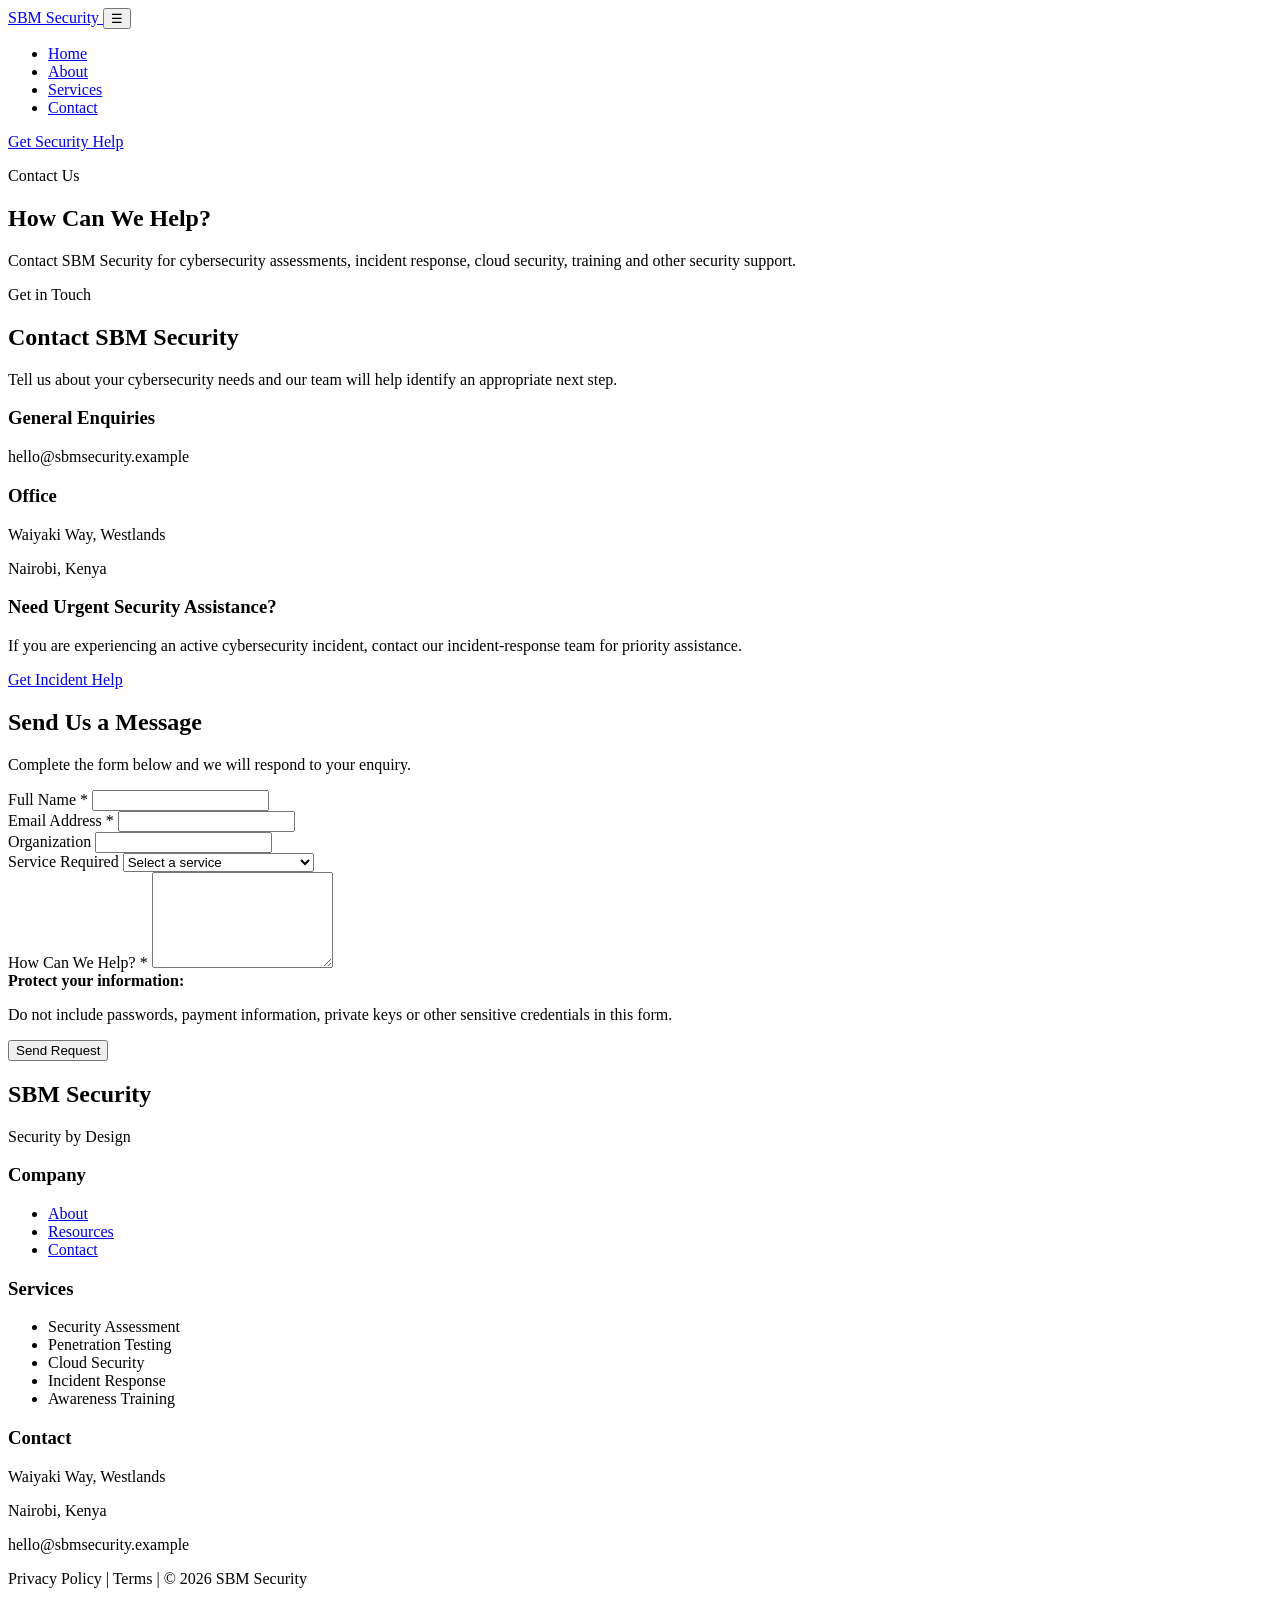
==== contact.html @ cd978389 "Add contact.html for user inquiries and support" ====
<!DOCTYPE html>
<html lang="en">
<head>
    <meta charset="UTF-8">
    <meta name="viewport" content="width=device-width, initial-scale=1.0">
    <title>Contact | SBM Security</title>
    <link rel="stylesheet" href="css/style.css">

</head>
<body>

    <header class="site-header">

        <nav class="navbar">

            <a href="index.html" class="logo">
                SBM Security
            </a>

            <button class="menu-toggle" type="button">
                ☰
            </button>

            <ul class="nav-links">
                <li><a href="index.html">Home</a></li>
                <li><a href="about.html">About</a></li>
                <li><a href="services.html">Services</a></li>
                <li><a href="contact.html" class="active">Contact</a></li>
            </ul>

            <a href="contact.html" class="nav-cta">
                Get Security Help
            </a>

        </nav>

    </header>

    <main>
        <section class="page-hero">
        
            <div class="page-hero-content">
        
                <p class="eyebrow">
                    Contact Us
                </p>
        
                <h1>
                    How Can We Help?
                </h1>
        
                <p>
                    Contact SBM Security for cybersecurity assessments,
                    incident response, cloud security, training and other
                    security support.
                </p>
        
            </div>
        
        </section>

        <section class="contact-section">
        
            <div class="contact-layout">
        
                <div class="contact-info">
        
                    <p class="eyebrow">
                        Get in Touch
                    </p>
        
                    <h2>
                        Contact SBM Security
                    </h2>
        
                    <p>
                        Tell us about your cybersecurity needs and our team
                        will help identify an appropriate next step.
                    </p>
        
                    <div class="contact-detail">
        
                        <h3>General Enquiries</h3>
        
                        <p>
                            hello@sbmsecurity.example
                        </p>
        
                    </div>
        
                    <div class="contact-detail">
        
                        <h3>Office</h3>
        
                        <p>
                            Waiyaki Way, Westlands
                        </p>
                        <p>
                            Nairobi, Kenya
                        </p>
        
                    </div>
        
                    <div class="incident-box">
        
                        <h3>
                            Need Urgent Security Assistance?
                        </h3>
        
                        <p>
                            If you are experiencing an active cybersecurity
                            incident, contact our incident-response team for
                            priority assistance.
                        </p>
        
                        <a href="mailto:incident@sbmsecurity.example" class="btn btn-primary">
                            Get Incident Help
                        </a>
        
                    </div>
        
                </div>
        
                <div class="contact-form-wrapper">
        
                    <h2>
                        Send Us a Message
                    </h2>
        
                    <p class="form-intro">
                        Complete the form below and we will respond to your enquiry.
                    </p>
        
                    <form action="#" method="post">
        
                        <div class="form-group">
        
                            <label for="full-name">
                                Full Name *
                            </label>
        
                            <input type="text" id="full-name" name="full-name" autocomplete="name" required>
        
                        </div>
        
                        <div class="form-group">
        
                            <label for="email">
                                Email Address *
                            </label>
        
                            <input type="email" id="email" name="email" autocomplete="email" required>
        
                        </div>
        
                        <div class="form-group">
        
                            <label for="organization">
                                Organization
                            </label>
        
                            <input type="text" id="organization" name="organization" autocomplete="organization">
        
                        </div>
        
                        <div class="form-group">
        
                            <label for="service">
                                Service Required
                            </label>
        
                            <select id="service" name="service">
        
                                <option value="">
                                    Select a service
                                </option>
        
                                <option value="vulnerability-assessment">
                                    Vulnerability Assessment
                                </option>
        
                                <option value="penetration-testing">
                                    Penetration Testing
                                </option>
        
                                <option value="risk-assessment">
                                    Security Risk Assessment
                                </option>
        
                                <option value="incident-response">
                                    Incident Response
                                </option>
        
                                <option value="cloud-security">
                                    Cloud Security
                                </option>
        
                                <option value="security-training">
                                    Security Awareness Training
                                </option>
        
                            </select>
        
                        </div>
        
                        <div class="form-group">
        
                            <label for="message">
                                How Can We Help? *
                            </label>
        
                            <textarea id="message" name="message" rows="6" required></textarea>
        
                        </div>
        
                        <div class="privacy-notice">
        
                            <strong>
                                Protect your information:
                            </strong>
        
                            <p>
                                Do not include passwords, payment information,
                                private keys or other sensitive credentials in
                                this form.
                            </p>
        
                        </div>
        
                        <button type="submit" class="btn btn-primary">
                            Send Request
                        </button>
        
                    </form>
        
                </div>
            </div>
        </section>

    </main>

    <footer class="site-footer">
    
        <div class="footer-grid">
    
            <div>
    
                <h2 class="footer-logo">
                    SBM Security
                </h2>
    
                <p>
                    Security by Design
                </p>
    
            </div>
    
            <div>
    
                <h3>Company</h3>
    
                <ul>
                    <li><a href="about.html">About</a></li>
                    <li><a href="services.html">Resources</a></li>
                    <li><a href="contact.html">Contact</a></li>
                </ul>
    
            </div>
    
            <div>
    
                <h3>Services</h3>
    
                <ul>
                    <li>Security Assessment</li>
                    <li>Penetration Testing</li>
                    <li>Cloud Security</li>
                    <li>Incident Response</li>
                    <li>Awareness Training</li>
                </ul>
    
            </div>
    
            <div>
    
                <h3>Contact</h3>
    
                <p>Waiyaki Way, Westlands</p>
                <p>Nairobi, Kenya</p>
    
                <p>
                    hello@sbmsecurity.example
                </p>
    
            </div>
    
        </div>
    
        <div class="footer-bottom">
    
            <p>
                Privacy Policy | Terms |
                &copy; 2026 SBM Security
            </p>
    
        </div>
    
    </footer>


</body>
</html>
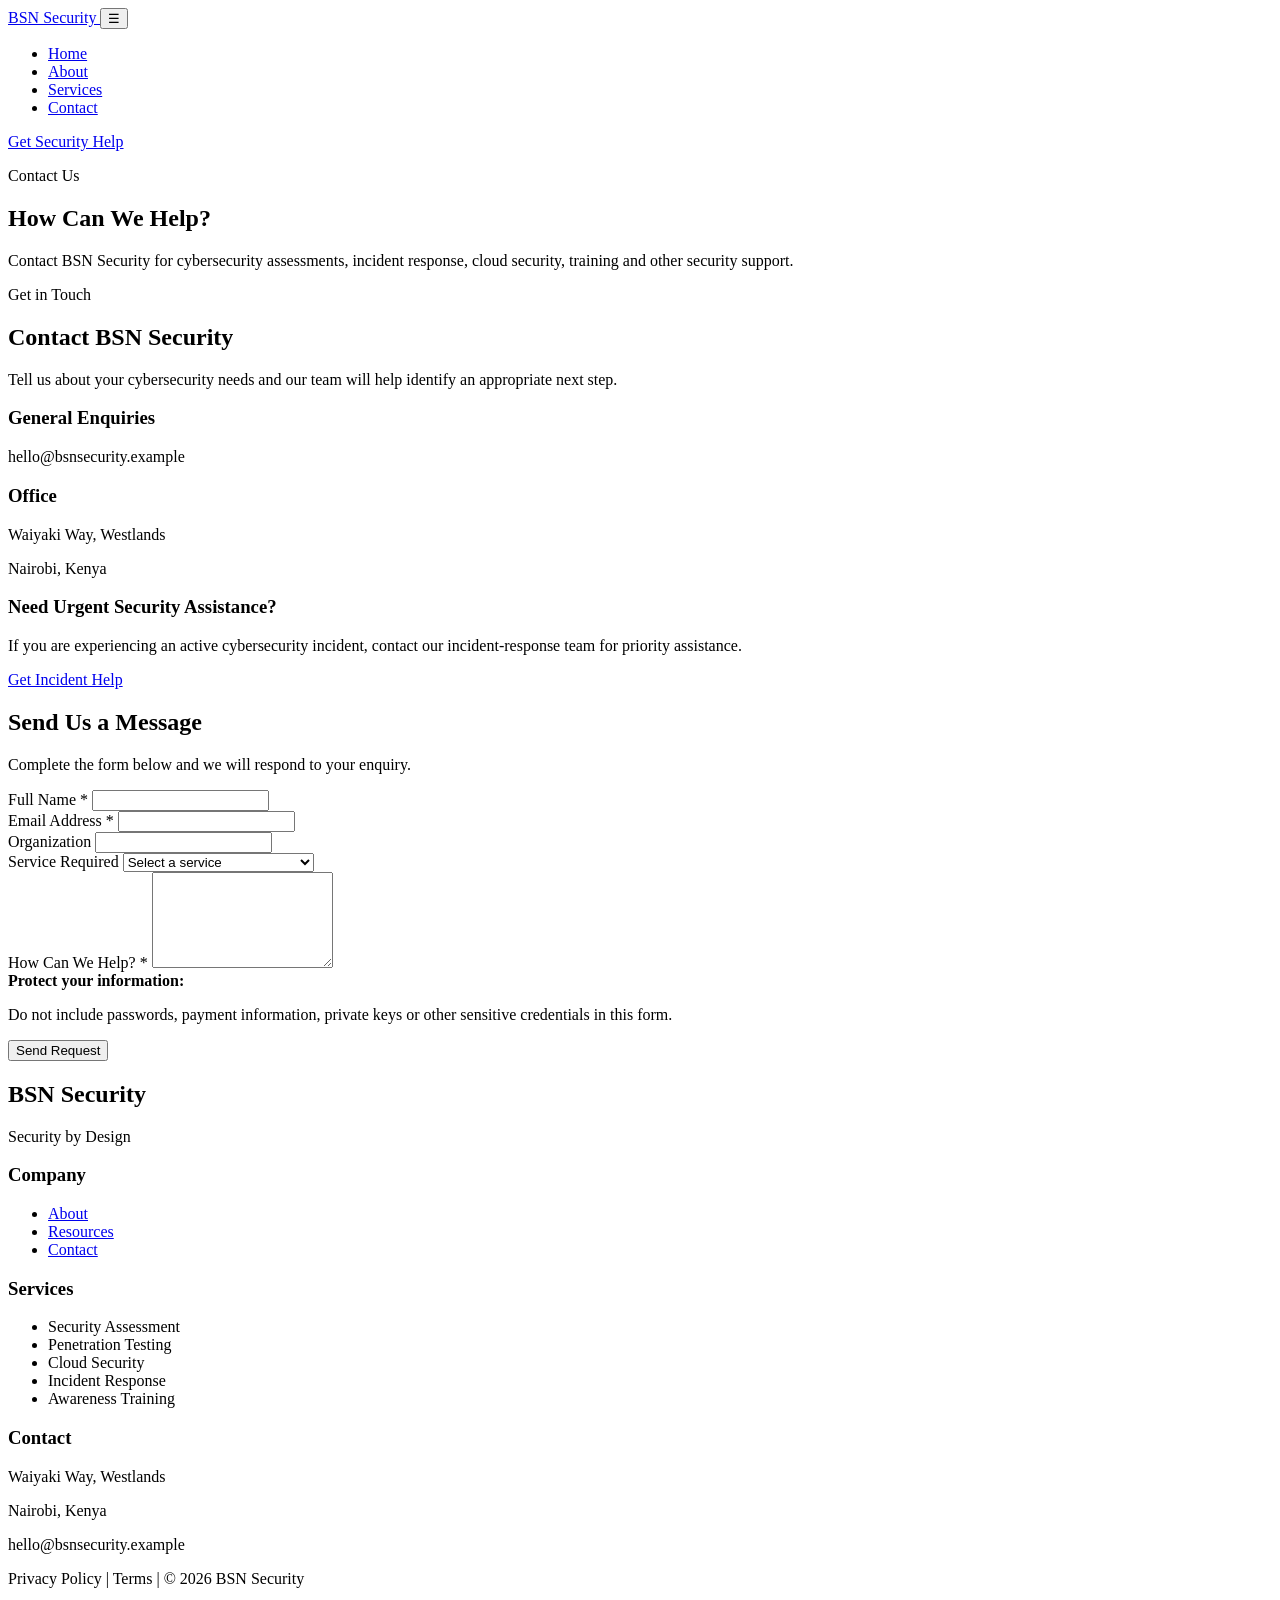
==== commit 0c1dc5fc: "update contact page html" ====
--- a/contact.html
+++ b/contact.html
@@ -3,7 +3,7 @@
 <head>
     <meta charset="UTF-8">
     <meta name="viewport" content="width=device-width, initial-scale=1.0">
-    <title>Contact | SBM Security</title>
+    <title>Contact | BSN Security</title>
     <link rel="stylesheet" href="css/style.css">
 
 </head>
@@ -14,7 +14,7 @@
         <nav class="navbar">
 
             <a href="index.html" class="logo">
-                SBM Security
+                BSN Security
             </a>
 
             <button class="menu-toggle" type="button">
@@ -50,7 +50,7 @@
                 </h1>
         
                 <p>
-                    Contact SBM Security for cybersecurity assessments,
+                    Contact BSN Security for cybersecurity assessments,
                     incident response, cloud security, training and other
                     security support.
                 </p>
@@ -70,7 +70,7 @@
                     </p>
         
                     <h2>
-                        Contact SBM Security
+                        Contact BSN Security
                     </h2>
         
                     <p>
@@ -83,7 +83,7 @@
                         <h3>General Enquiries</h3>
         
                         <p>
-                            hello@sbmsecurity.example
+                            hello@bsnsecurity.example
                         </p>
         
                     </div>
@@ -113,7 +113,7 @@
                             priority assistance.
                         </p>
         
-                        <a href="mailto:incident@sbmsecurity.example" class="btn btn-primary">
+                        <a href="mailto:incident@bsnsecurity.example" class="btn btn-primary">
                             Get Incident Help
                         </a>
         
@@ -246,7 +246,7 @@
             <div>
     
                 <h2 class="footer-logo">
-                    SBM Security
+                    BSN Security
                 </h2>
     
                 <p>
@@ -289,7 +289,7 @@
                 <p>Nairobi, Kenya</p>
     
                 <p>
-                    hello@sbmsecurity.example
+                    hello@bsnsecurity.example
                 </p>
     
             </div>
@@ -300,7 +300,7 @@
     
             <p>
                 Privacy Policy | Terms |
-                &copy; 2026 SBM Security
+                &copy; 2026 BSN Security
             </p>
     
         </div>
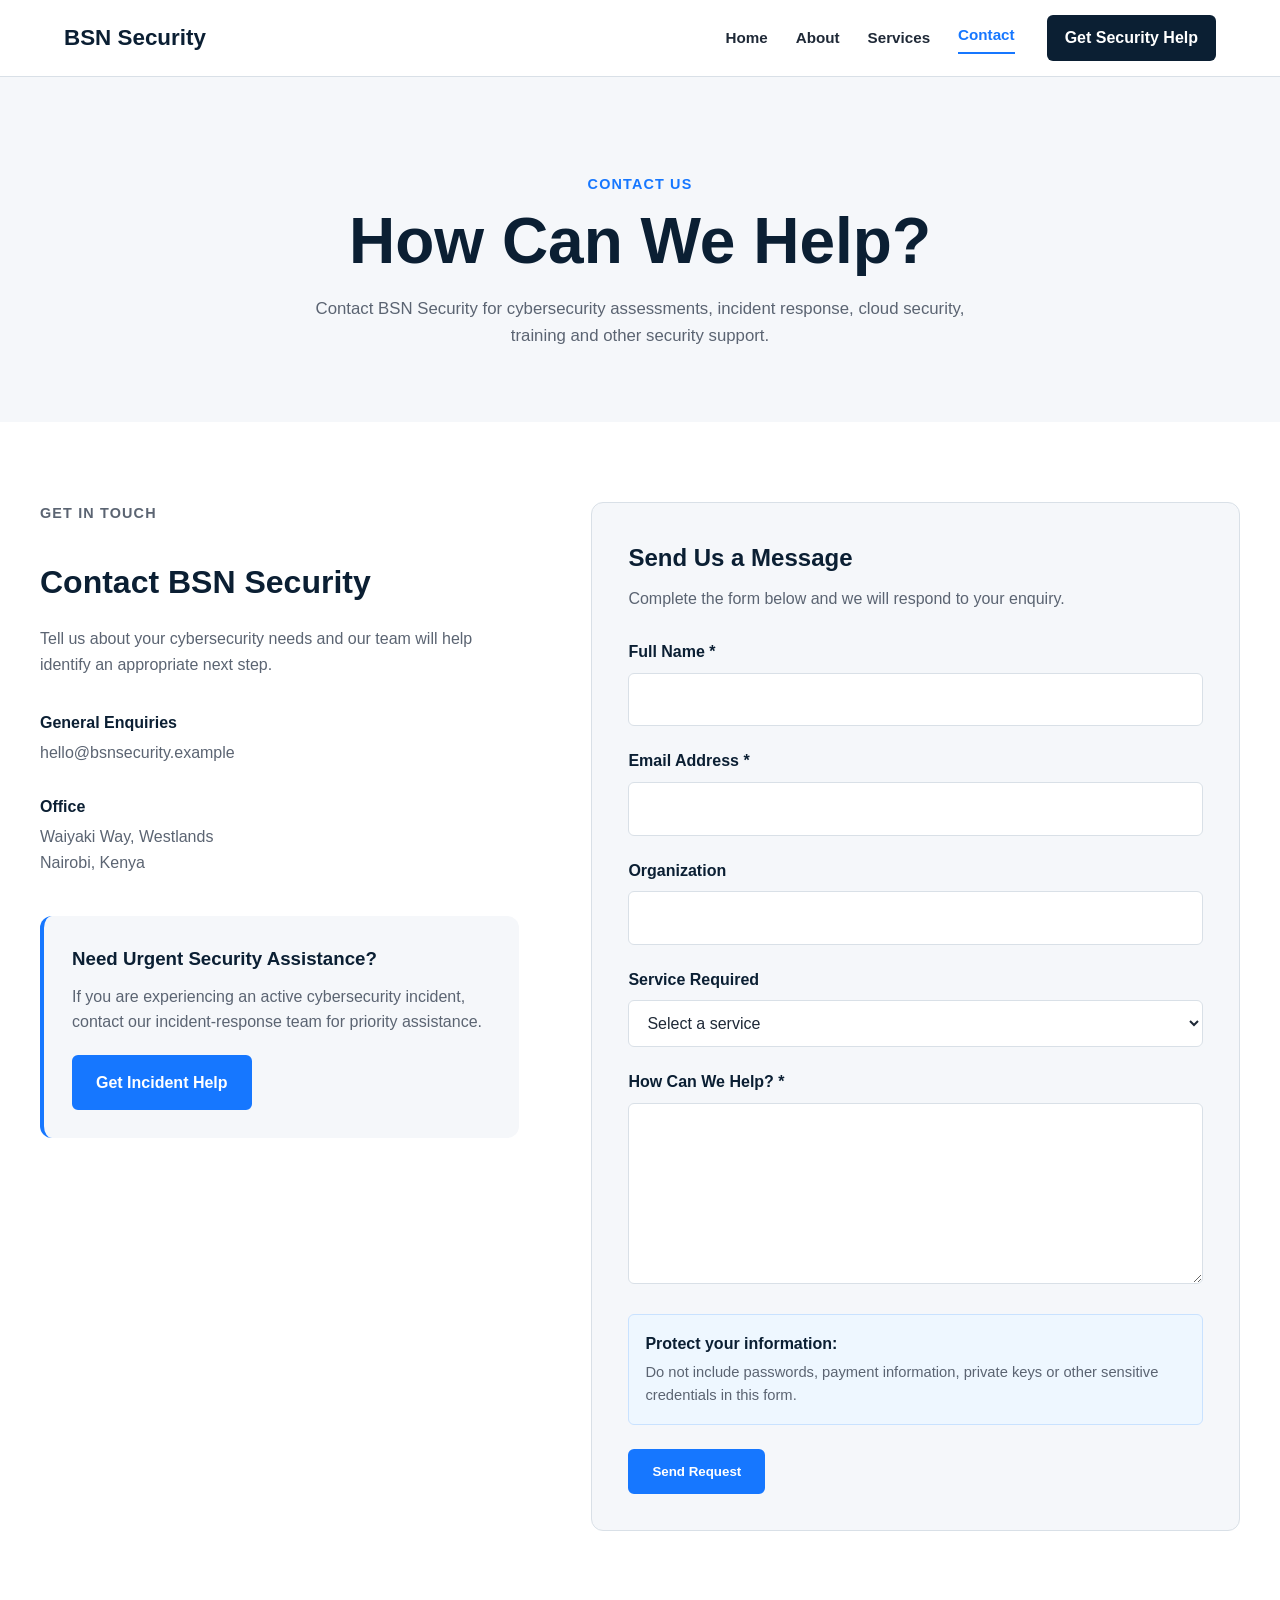
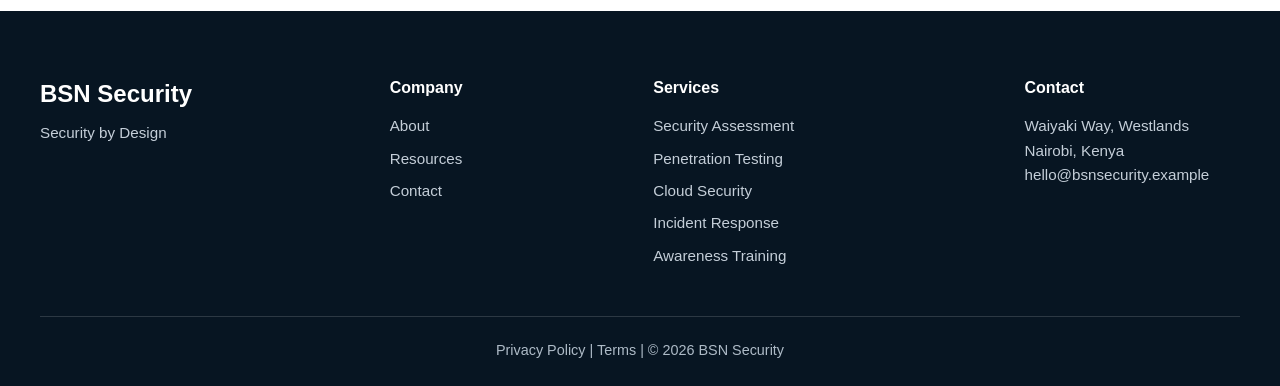
==== commit 13e57b28: "Fix stylesheet link in contact.html" ====
--- a/contact.html
+++ b/contact.html
@@ -4,7 +4,7 @@
     <meta charset="UTF-8">
     <meta name="viewport" content="width=device-width, initial-scale=1.0">
     <title>Contact | BSN Security</title>
-    <link rel="stylesheet" href="css/style.css">
+    <link rel="stylesheet" href="style.css">
 
 </head>
 <body>
--- a/style.css
+++ b/style.css
@@ -0,0 +1,944 @@
+/*reusable design variables*/
+:root {
+    --color-primary: #0b1f33;
+    --color-brand: #1677ff;
+    --color-accent: #22c7d6;
+
+    --color-text: #1f2937;
+    --color-muted: #5b6472;
+
+    --color-light: #f5f7fa;
+    --color-white: #ffffff;
+    --color-border: #d9e0e7;
+
+    --max-width: 1200px;
+
+    --radius-small: 6px;
+    --radius-medium: 12px;
+
+    --shadow-soft: 0 8px 24px rgba(0, 0, 0, 0.08);
+}
+
+/*reset default settings*/
+* {
+    margin: 0;
+    padding: 0;
+    box-sizing: border-box;
+}
+
+html {
+    scroll-behavior: smooth;
+}
+
+body {
+    font-family: Arial, sans-serif;
+    line-height: 1.6;
+    color: #1f2937;
+    background-color: #ffffff;
+}
+
+img {
+    max-width: 100%;
+    display: block;
+}
+
+a {
+    text-decoration: none;
+    color: inherit;
+}
+
+ul {
+    list-style: none;
+}
+
+/*sections width and spacing*/
+section {
+    padding: 80px 24px;
+}
+
+.section-heading {
+    max-width: 700px;
+    margin: 0 auto 48px;
+    text-align: center;
+}
+
+.section-heading h2 {
+    font-size: 2rem;
+    line-height: 1.2;
+    margin-bottom: 16px;
+    color: var(--color-primary);
+}
+
+.section-heading p {
+    color: var(--color-muted);
+}
+
+.eyebrow {
+    margin-bottom: 10px;
+    color: var(--color-brand);
+    font-size: 0.9rem;
+    font-weight: 700;
+    letter-spacing: 0.08em;
+    text-transform: uppercase;
+}
+
+/*style the header*/
+.site-header {
+    background-color: var(--color-white);
+    border-bottom: 1px solid var(--color-border);
+    position: sticky;
+    top: 0;
+    z-index: 1000;
+}
+
+.navbar {
+    max-width: var(--max-width);
+    margin: 0 auto;
+    min-height: 76px;
+    padding: 0 24px;
+
+    display: flex;
+    align-items: center;
+    justify-content: space-between;
+    gap: 32px;
+}
+
+.logo {
+    color: var(--color-primary);
+    font-size: 1.4rem;
+    font-weight: 800;
+}
+
+.nav-links {
+    display: flex;
+    align-items: center;
+    gap: 28px;
+    margin-left: auto;
+}
+
+.nav-links a {
+    font-size: 0.95rem;
+    font-weight: 600;
+    color: var(--color-text);
+    transition: color 0.2s ease;
+}
+
+.nav-links a:hover,
+.nav-links a:focus {
+    color: var(--color-brand);
+}
+
+.nav-cta {
+    padding: 10px 18px;
+    border-radius: var(--radius-small);
+    background-color: var(--color-primary);
+    color: var(--color-white);
+    font-weight: 700;
+    transition: background-color 0.2s ease,
+                transform 0.2s ease;
+}
+
+.nav-cta:hover,
+.nav-cta:focus {
+    background-color: var(--color-brand);
+    transform: translateY(-1px);
+}
+
+/*style buttons*/
+.btn {
+    display: inline-block;
+    padding: 13px 22px;
+    border-radius: var(--radius-small);
+    font-weight: 700;
+    transition: background-color 0.2s ease,
+                color 0.2s ease,
+                border-color 0.2s ease,
+                transform 0.2s ease;
+}
+
+.btn:hover,
+.btn:focus {
+    transform: translateY(-2px);
+}
+
+.btn-primary {
+    background-color: var(--color-brand);
+    color: var(--color-white);
+    border: 2px solid var(--color-brand);
+}
+
+.btn-primary:hover,
+.btn-primary:focus {
+    background-color: #0d63dc;
+    border-color: #0d63dc;
+}
+
+.btn-secondary {
+    background-color: transparent;
+    color: var(--color-primary);
+    border: 2px solid var(--color-primary);
+}
+
+.btn-secondary:hover,
+.btn-secondary:focus {
+    background-color: var(--color-primary);
+    color: var(--color-white);
+}
+
+.btn-light {
+    background-color: var(--color-white);
+    color: var(--color-primary);
+    border: 2px solid var(--color-white);
+}
+
+.btn-light:hover,
+.btn-light:focus {
+    background-color: transparent;
+    color: var(--color-white);
+}
+
+/*stype hero section*/
+.hero {
+    max-width: var(--max-width);
+    margin: 0 auto;
+    min-height: 620px;
+
+    display: grid;
+    grid-template-columns: 1.1fr 0.9fr;
+    align-items: center;
+    gap: 64px;
+}
+
+.hero-content h1 {
+    max-width: 700px;
+    margin-bottom: 24px;
+
+    color: var(--color-primary);
+    font-size: clamp(2.8rem, 5vw, 4.5rem);
+    line-height: 1.05;
+}
+
+.hero-text {
+    max-width: 620px;
+    margin-bottom: 32px;
+
+    color: var(--color-muted);
+    font-size: 1.1rem;
+}
+
+.hero-actions {
+    display: flex;
+    flex-wrap: wrap;
+    gap: 16px;
+}
+
+/*style image placeholder*/
+.hero-visual {
+    display: flex;
+    justify-content: center;
+    align-items: center;
+}
+
+.image-placeholder {
+    width: 100%;
+    min-height: 380px;
+
+    display: flex;
+    align-items: center;
+    justify-content: center;
+
+    border-radius: var(--radius-medium);
+    background-color: var(--color-light);
+    border: 1px solid var(--color-border);
+
+    color: var(--color-muted);
+    font-weight: 600;
+}
+
+/*style services section*/
+.services-section {
+    background-color: var(--color-light);
+}
+
+.service-grid {
+    max-width: var(--max-width);
+    margin: 0 auto;
+
+    display: grid;
+    grid-template-columns: repeat(3, 1fr);
+    gap: 24px;
+}
+
+.service-card {
+    padding: 30px;
+    border-radius: var(--radius-medium);
+    border: 1px solid var(--color-border);
+    background-color: var(--color-white);
+
+    transition: transform 0.2s ease,
+                box-shadow 0.2s ease,
+                border-color 0.2s ease;
+}
+
+.service-card:hover {
+    transform: translateY(-4px);
+    box-shadow: var(--shadow-soft);
+    border-color: var(--color-brand);
+}
+
+.service-card h3 {
+    margin-bottom: 12px;
+    color: var(--color-primary);
+    font-size: 1.2rem;
+}
+
+.service-card p {
+    margin-bottom: 20px;
+    color: var(--color-muted);
+}
+
+.service-card a {
+    color: var(--color-brand);
+    font-weight: 700;
+}
+
+/*style the why section*/
+.why-grid {
+    max-width: 950px;
+    margin: 0 auto;
+
+    display: grid;
+    grid-template-columns: repeat(2, 1fr);
+    gap: 24px;
+}
+
+.why-card {
+    padding: 28px;
+    border-left: 4px solid var(--color-accent);
+    border-radius: var(--radius-small);
+    background-color: var(--color-light);
+}
+
+.why-card h3 {
+    margin-bottom: 10px;
+    color: var(--color-primary);
+}
+
+.why-card p {
+    color: var(--color-muted);
+}
+
+/*style process section*/
+.process-section {
+    background-color: var(--color-light);
+}
+
+.process-grid {
+    max-width: 1000px;
+    margin: 0 auto;
+
+    display: grid;
+    grid-template-columns: repeat(4, 1fr);
+    gap: 30px;
+}
+
+.process-step {
+    text-align: center;
+}
+
+.step-number {
+    width: 52px;
+    height: 52px;
+    margin: 0 auto 18px;
+
+    display: flex;
+    align-items: center;
+    justify-content: center;
+
+    border-radius: 50%;
+    background-color: var(--color-primary);
+    color: var(--color-white);
+
+    font-size: 1.2rem;
+    font-weight: 800;
+}
+
+.process-step h3 {
+    margin-bottom: 8px;
+    color: var(--color-primary);
+}
+
+.process-step p {
+    color: var(--color-muted);
+}
+
+/*style the cta secion*/
+.cta-section {
+    background-color: var(--color-primary);
+    color: var(--color-white);
+    text-align: center;
+}
+
+.cta-content {
+    max-width: 750px;
+    margin: 0 auto;
+}
+
+.cta-content h2 {
+    margin-bottom: 16px;
+    font-size: 2.4rem;
+}
+
+.cta-content p {
+    margin-bottom: 28px;
+    color: #dbe6ef;
+    font-size: 1.05rem;
+}
+
+/*style the footer section*/
+.site-footer {
+    padding: 64px 24px 24px;
+    background-color: #071522;
+    color: var(--color-white);
+}
+
+.footer-grid {
+    max-width: var(--max-width);
+    margin: 0 auto;
+
+    display: grid;
+    grid-template-columns: 1.4fr 1fr 1.5fr 1fr;
+    gap: 48px;
+}
+
+.footer-logo {
+    margin-bottom: 8px;
+    font-size: 1.5rem;
+}
+
+.footer-grid h3 {
+    margin-bottom: 14px;
+    font-size: 1rem;
+}
+
+.footer-grid p,
+.footer-grid li,
+.footer-grid a {
+    color: #c4ced8;
+    font-size: 0.95rem;
+}
+
+.footer-grid li {
+    margin-bottom: 8px;
+}
+
+.footer-grid a:hover,
+.footer-grid a:focus {
+    color: var(--color-accent);
+}
+
+.footer-bottom {
+    max-width: var(--max-width);
+    margin: 40px auto 0;
+    padding-top: 22px;
+
+    border-top: 1px solid rgba(255, 255, 255, 0.15);
+    text-align: center;
+}
+
+.footer-bottom p {
+    color: #aebbc7;
+    font-size: 0.9rem;
+}
+
+/*visible keyboard focus*/
+a:focus-visible,
+button:focus-visible,
+input:focus-visible,
+select:focus-visible,
+textarea:focus-visible {
+    outline: 3px solid var(--color-accent);
+    outline-offset: 3px;
+}
+
+/*mobile menu toggle*/
+
+.menu-toggle {
+    display: none;
+
+    border: 0;
+    background: transparent;
+
+    color: var(--color-primary);
+    font-size: 1.6rem;
+    cursor: pointer;
+}
+
+/*responsive design - tablet*/
+@media (max-width: 1024px) {
+
+    section {
+        padding: 64px 24px;
+    }
+
+    .navbar {
+        gap: 20px;
+    }
+
+    .nav-links {
+        gap: 18px;
+    }
+
+    .hero {
+        grid-template-columns: 1fr 1fr;
+        gap: 40px;
+        min-height: auto;
+    }
+
+    .hero-content h1 {
+        font-size: 3.2rem;
+    }
+
+    .service-grid {
+        grid-template-columns: repeat(2, 1fr);
+    }
+
+    .footer-grid {
+        grid-template-columns: repeat(2, 1fr);
+    }
+
+}
+
+/*responsive design - mobile*/
+@media (max-width: 768px) {
+
+    section {
+        padding: 56px 20px;
+    }
+
+    /* Navigation */
+
+    .navbar {
+        min-height: 68px;
+        padding: 0 20px;
+    }
+
+    .nav-links {
+        display: none;
+    }
+
+    .nav-cta {
+        display: none;
+    }
+
+    /* Hero */
+
+    .hero {
+        grid-template-columns: 1fr;
+        gap: 36px;
+        min-height: auto;
+        text-align: center;
+    }
+
+    .hero-content {
+        max-width: 650px;
+        margin: 0 auto;
+    }
+
+    .hero-content h1 {
+        font-size: 2.4rem;
+    }
+
+    .hero-text {
+        margin-left: auto;
+        margin-right: auto;
+    }
+
+    .hero-actions {
+        justify-content: center;
+        flex-direction: column;
+    }
+
+    .hero-actions .btn {
+        width: 100%;
+        max-width: 320px;
+        margin: 0 auto;
+        text-align: center;
+    }
+
+    .hero-visual {
+        order: 2;
+    }
+
+    .image-placeholder {
+        min-height: 260px;
+    }
+
+    /* Services */
+
+    .service-grid {
+        grid-template-columns: 1fr;
+    }
+
+    /* Why Sbm*/
+
+    .why-grid {
+        grid-template-columns: 1fr;
+    }
+
+    /* Process */
+
+    .process-grid {
+        grid-template-columns: 1fr;
+        gap: 40px;
+        max-width: 420px;
+    }
+
+    /* CTA */
+
+    .cta-content h2 {
+        font-size: 2rem;
+    }
+
+    /* Footer */
+
+    .footer-grid {
+        grid-template-columns: 1fr;
+        gap: 32px;
+        text-align: center;
+    }
+
+    .menu-toggle {
+        display: block;
+        margin-left: auto;
+    }
+
+}
+
+
+/*process section - mobile */
+@media (max-width: 768px) {
+
+    .process-step {
+        position: relative;
+        padding-bottom: 20px;
+    }
+
+    .process-step:not(:last-child)::after {
+        content: "↓";
+        position: absolute;
+        left: 50%;
+        bottom: -20px;
+        transform: translateX(-50%);
+        color: var(--color-brand);
+        font-size: 1.8rem;
+        font-weight: 700;
+    }
+
+}
+
+/*responsive headings*/
+@media (max-width: 768px) {
+
+    .section-heading h2 {
+        font-size: 1.75rem;
+    }
+
+    .eyebrow {
+        font-size: 0.8rem;
+    }
+
+}
+
+/*responsive - small phones*/
+@media (max-width: 480px) {
+
+    section {
+        padding: 48px 16px;
+    }
+
+    .navbar {
+        padding: 0 16px;
+    }
+
+    .hero-content h1 {
+        font-size: 2rem;
+    }
+
+    .hero-text {
+        font-size: 1rem;
+    }
+
+    .service-card,
+    .why-card {
+        padding: 22px;
+    }
+
+    .cta-content h2 {
+        font-size: 1.7rem;
+    }
+
+}
+
+/*style contact page*/
+
+.page-hero {
+    padding: 96px 24px 72px;
+    background-color: var(--color-light);
+    text-align: center;
+}
+
+.page-hero-content {
+    max-width: 800px;
+    margin: 0 auto;
+}
+
+.page-hero h1 {
+    margin-bottom: 20px;
+    color: var(--color-primary);
+    font-size: clamp(2.4rem, 5vw, 4rem);
+    line-height: 1.1;
+}
+
+.page-hero p:last-child {
+    max-width: 700px;
+    margin: 0 auto;
+    color: var(--color-muted);
+    font-size: 1.05rem;
+}
+
+
+.contact-section {
+    background-color: var(--color-white);
+}
+
+.contact-layout {
+    max-width: var(--max-width);
+    margin: 0 auto;
+
+    display: grid;
+    grid-template-columns: 0.85fr 1.15fr;
+    gap: 72px;
+    align-items: start;
+}
+
+.contact-info h2 {
+    margin-bottom: 18px;
+    color: var(--color-primary);
+    font-size: 2rem;
+}
+
+.contact-info > p {
+    margin-bottom: 32px;
+    color: var(--color-muted);
+}
+
+.contact-detail {
+    margin-bottom: 28px;
+}
+
+.contact-detail h3 {
+    margin-bottom: 5px;
+    color: var(--color-primary);
+    font-size: 1rem;
+}
+
+.contact-detail p {
+    color: var(--color-muted);
+}
+
+/*urgent panel*/
+.incident-box {
+    margin-top: 40px;
+    padding: 28px;
+
+    border-left: 4px solid var(--color-brand);
+    border-radius: var(--radius-medium);
+    background-color: var(--color-light);
+}
+
+.incident-box h3 {
+    margin-bottom: 10px;
+    color: var(--color-primary);
+}
+
+.incident-box p {
+    margin-bottom: 20px;
+    color: var(--color-muted);
+}
+
+/*contact form*/
+.contact-form-wrapper {
+    padding: 36px;
+
+    border: 1px solid var(--color-border);
+    border-radius: var(--radius-medium);
+    background-color: var(--color-light);
+}
+
+.contact-form-wrapper h2 {
+    margin-bottom: 8px;
+    color: var(--color-primary);
+}
+
+.form-intro {
+    margin-bottom: 28px;
+    color: var(--color-muted);
+}
+
+.form-group {
+    margin-bottom: 22px;
+}
+
+.form-group label {
+    display: block;
+    margin-bottom: 8px;
+
+    color: var(--color-primary);
+    font-weight: 700;
+}
+
+.form-group input,
+.form-group select,
+.form-group textarea {
+    width: 100%;
+    padding: 13px 14px;
+
+    border: 1px solid var(--color-border);
+    border-radius: var(--radius-small);
+    background-color: var(--color-white);
+
+    color: var(--color-text);
+    font: inherit;
+}
+
+.form-group textarea {
+    resize: vertical;
+    min-height: 150px;
+}
+
+.form-group input:focus,
+.form-group select:focus,
+.form-group textarea:focus {
+    border-color: var(--color-brand);
+}
+
+/*privacy warning*/
+.privacy-notice {
+    margin-bottom: 24px;
+    padding: 16px;
+
+    border-radius: var(--radius-small);
+    background-color: #eef7ff;
+    border: 1px solid #c9e2ff;
+}
+
+.privacy-notice strong {
+    display: block;
+    margin-bottom: 4px;
+    color: var(--color-primary);
+}
+
+.privacy-notice p {
+    color: var(--color-muted);
+    font-size: 0.92rem;
+}
+
+/*responsive contact page*/
+@media (max-width: 768px) {
+    .contact-layout {
+    grid-template-columns: 1fr;
+    gap: 40px;
+}
+
+.contact-form-wrapper {
+    padding: 24px;
+}
+
+.contact-info {
+    text-align: left;
+}
+
+.incident-box {
+    margin-top: 28px;
+}
+}
+
+/*format about page*/
+.page-hero {
+    padding: 96px 24px 72px;
+    background-color: var(--color-light);
+    text-align: center;
+}
+
+.page-hero-content {
+    max-width: 800px;
+    margin: 0 auto;
+}
+
+.page-hero h1 {
+    margin-bottom: 20px;
+    color: var(--color-primary);
+    font-size: clamp(2.4rem, 5vw, 4rem);
+    line-height: 1.1;
+}
+
+.page-hero p:last-child {
+    max-width: 700px;
+    margin: 0 auto;
+    color: var(--color-muted);
+    font-size: 1.05rem;
+}
+
+
+/*css improvement show current page*/
+.nav-links a.active {
+    color: var(--color-brand);
+}
+
+.nav-links a.active::after {
+    content: "";
+    display: block;
+
+    width: 100%;
+    height: 2px;
+    margin-top: 4px;
+
+    background-color: var(--color-brand);
+}
+
+/*hero image*/
+.hero-image {
+    width: 100%;
+    height: auto;
+    display: block;
+
+    border-radius: var(--radius-medium);
+    object-fit: cover;
+}
+
+.hero-visual {
+    display: flex;
+    justify-content: center;
+    align-items: center;
+
+    width: 100%;
+}
+
+.hero-image {
+    width: 100%;
+    height: 420px;
+
+    display: block;
+    object-fit: cover;
+
+    border-radius: var(--radius-medium);
+}
+
+@media (max-width: 768px) {
+
+    .hero-image {
+        height: 280px;
+    }
+
+}
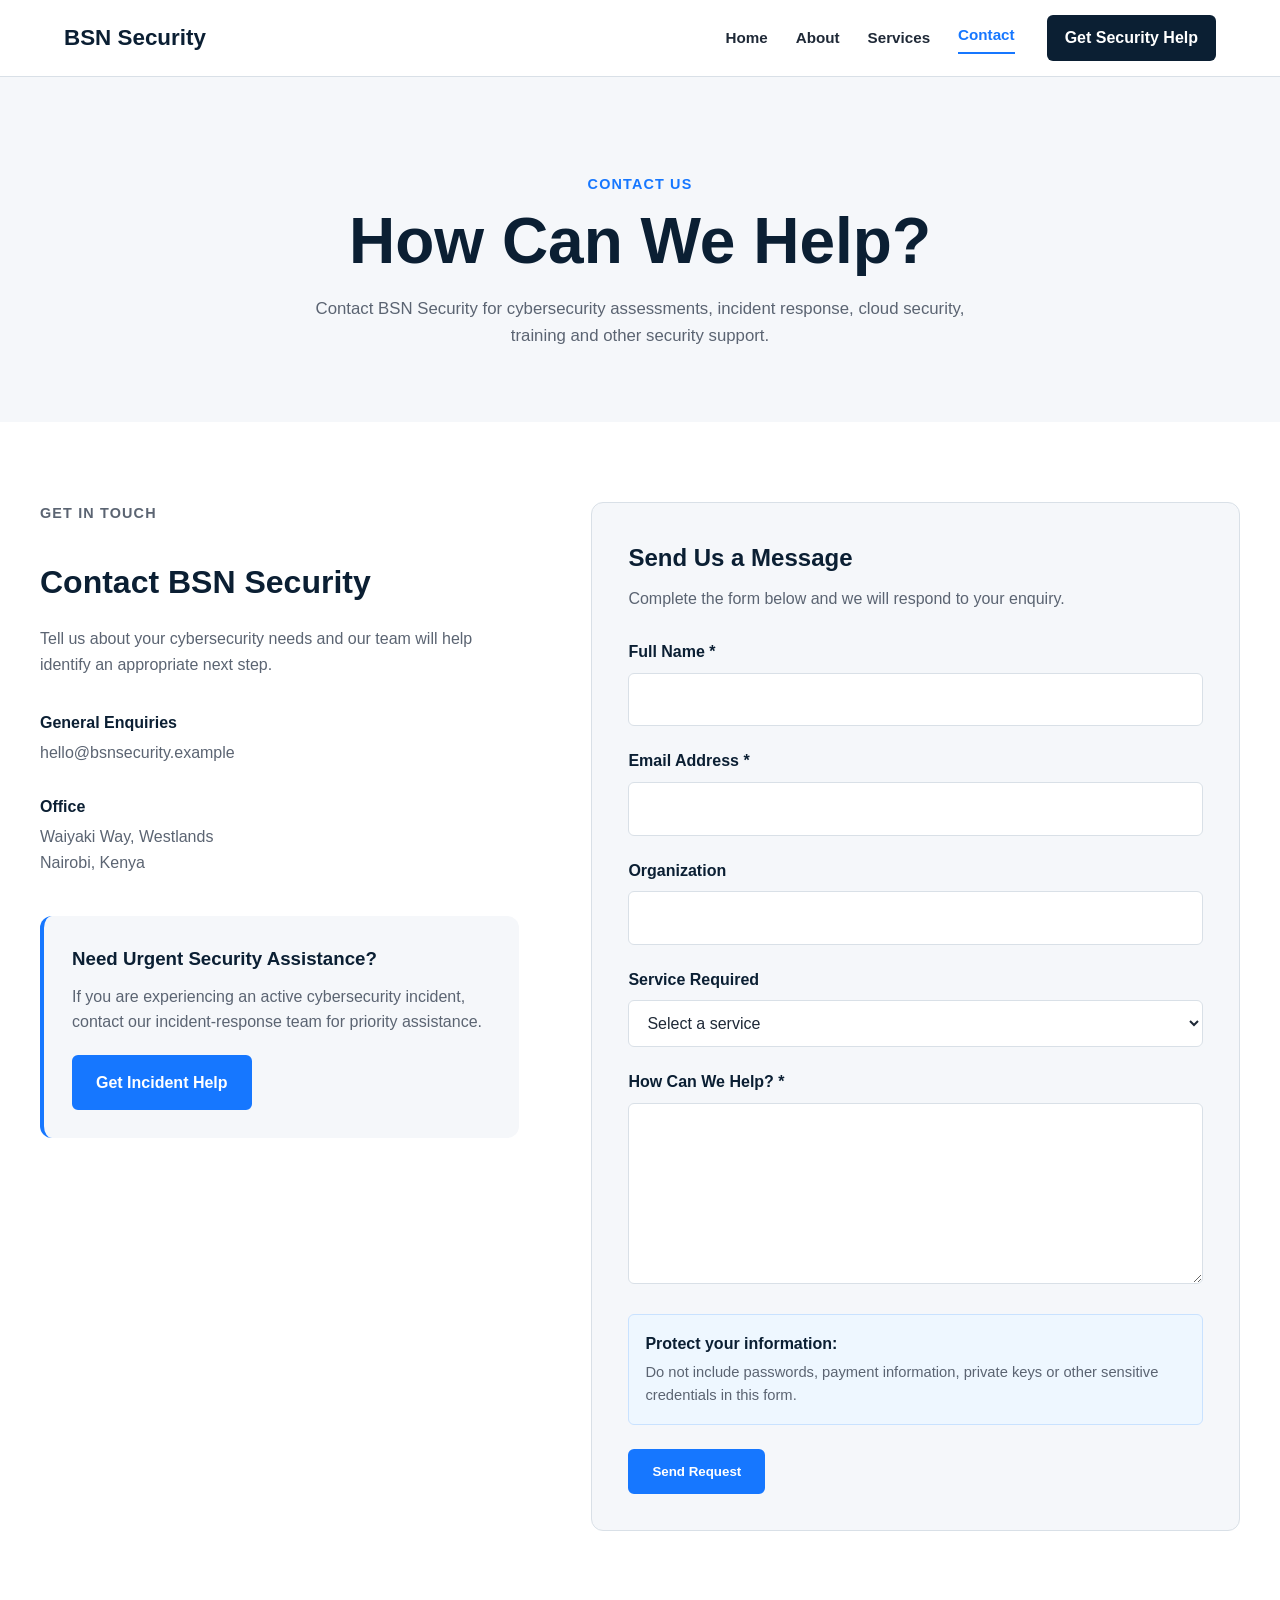
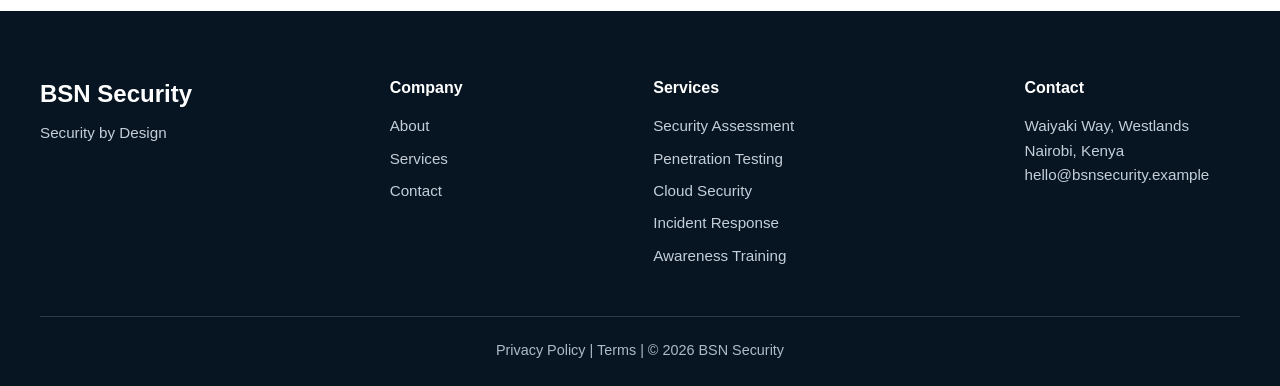
==== commit ab1ffcf8: "Update links in contact.html for navigation" ====
--- a/contact.html
+++ b/contact.html
@@ -23,8 +23,8 @@
 
             <ul class="nav-links">
                 <li><a href="index.html">Home</a></li>
-                <li><a href="about.html">About</a></li>
-                <li><a href="services.html">Services</a></li>
+                <li><a href="/index.html#hero-text">About</a></li>
+                <li><a href="/index.html#services-section">Services</a></li>
                 <li><a href="contact.html" class="active">Contact</a></li>
             </ul>
 
@@ -260,8 +260,8 @@
                 <h3>Company</h3>
     
                 <ul>
-                    <li><a href="about.html">About</a></li>
-                    <li><a href="services.html">Resources</a></li>
+                    <li><a href="/index.html#hero-text">About</a></li>
+                    <li><a href="/index.html#services-section">Services</a></li>
                     <li><a href="contact.html">Contact</a></li>
                 </ul>
     
